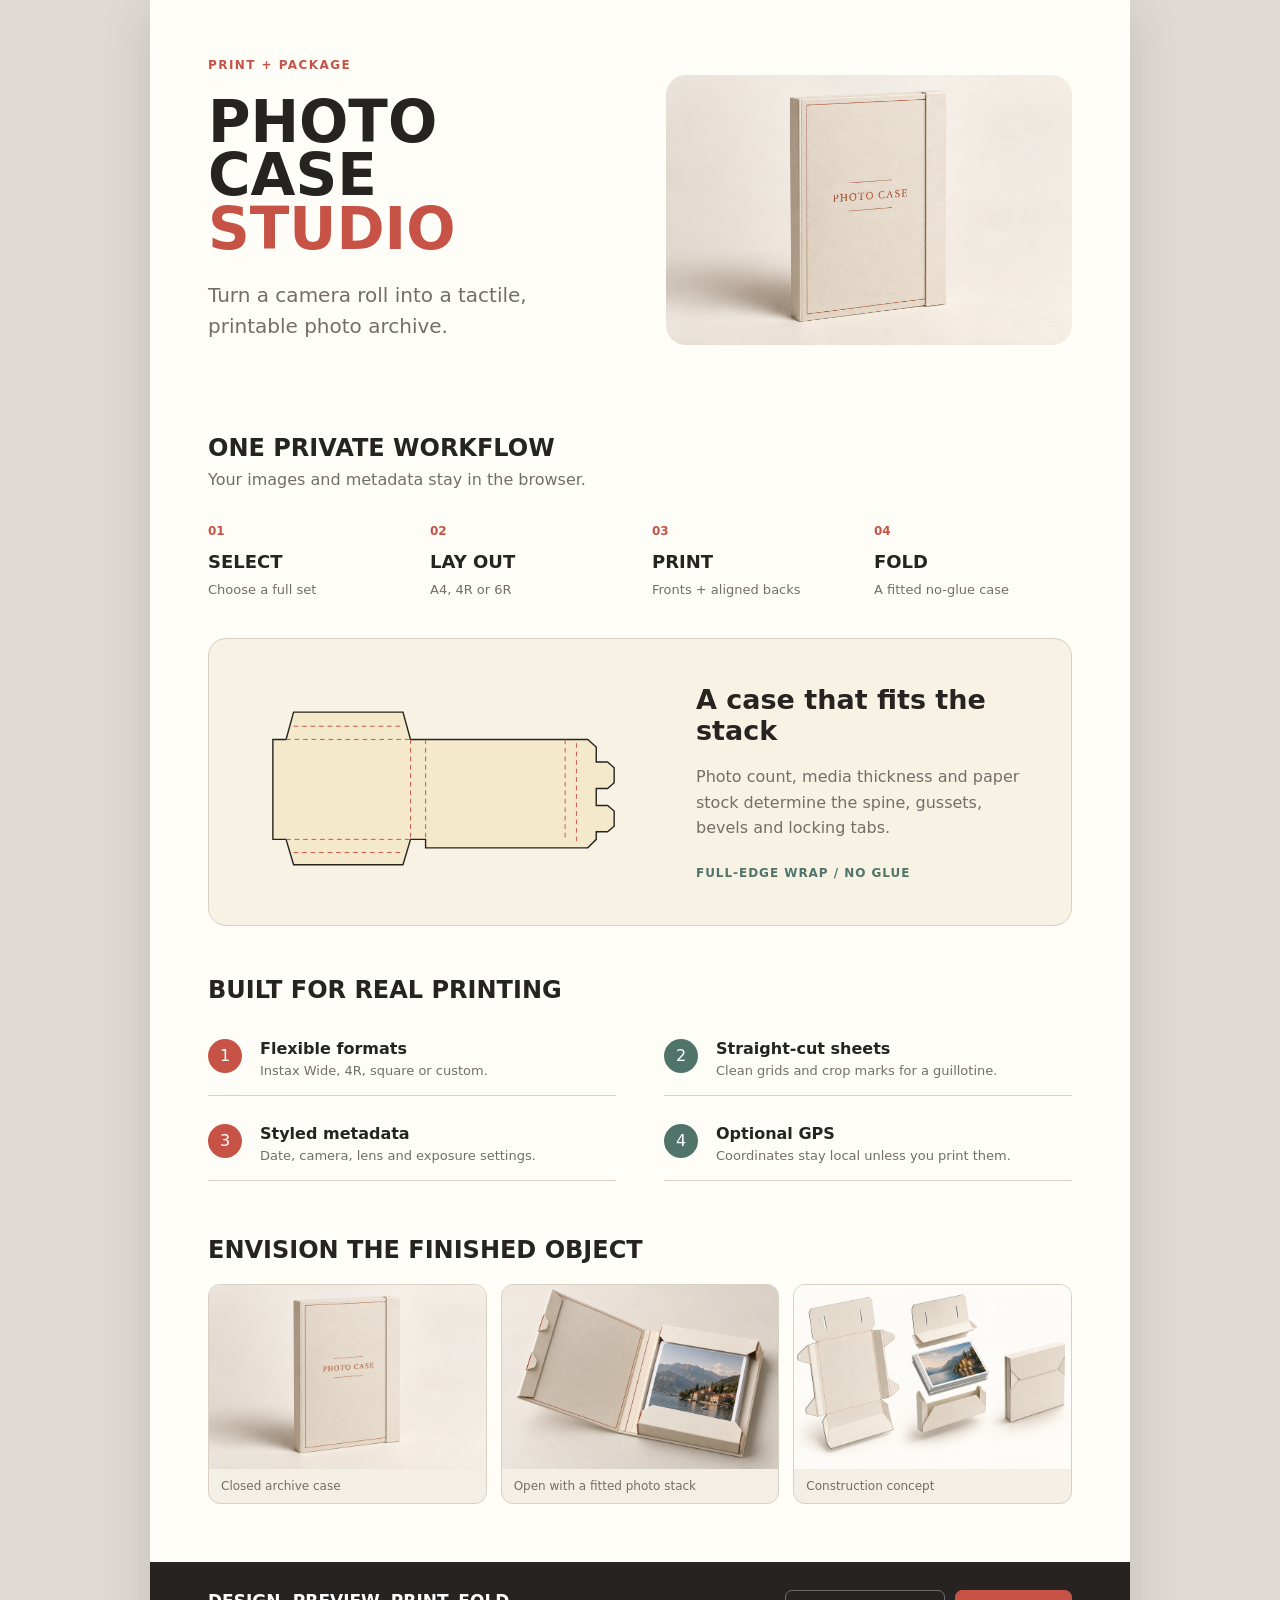
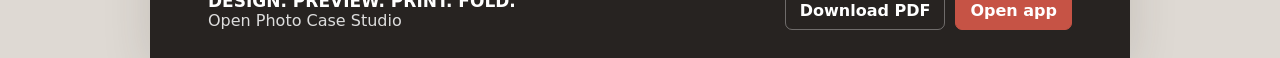
==== one-pager.html @ d1eb10a6 "Initial Photo Packager release" ====
<!doctype html>
<html lang="en">
<head>
  <meta charset="utf-8">
  <meta name="viewport" content="width=device-width,initial-scale=1">
  <title>Photo Case Studio — One Page Overview</title>
  <style>
    :root{--paper:#fffdf8;--cream:#f5e9cc;--red:#c65345;--ink:#272321;--muted:#746d68;--line:#d9cfc2;--sage:#50746a;font-family:Inter,ui-sans-serif,system-ui,-apple-system,sans-serif}*{box-sizing:border-box}body{margin:0;background:#ded9d3;color:var(--ink)}.page{width:min(100%,980px);min-height:100vh;margin:auto;padding:58px;background:var(--paper);box-shadow:0 10px 45px #392f2826}.top{display:grid;grid-template-columns:1fr 1fr;gap:52px;align-items:center}.eyebrow{color:var(--red);font-size:12px;font-weight:800;letter-spacing:.12em}.title{font-size:58px;line-height:.92;margin:24px 0}.title span{display:block;color:var(--red)}.lead{font-size:20px;line-height:1.55;color:var(--muted);max-width:390px}.hero{display:grid;grid-template-columns:1fr auto 1fr;align-items:center;gap:18px;background:var(--cream);border-radius:20px;padding:32px}.photos{position:relative;height:170px}.photo{position:absolute;width:112px;height:145px;padding:7px;background:white;border:2px solid var(--ink);border-radius:7px;transform:rotate(-7deg)}.photo:nth-child(2){left:24px;transform:rotate(2deg)}.image{height:112px;background:linear-gradient(140deg,#c49276 50%,#f3dfd0 50%);position:relative}.image:after{content:"";position:absolute;width:27px;height:27px;border-radius:50%;right:15px;top:15px;background:#f5e8df}.photo small{display:block;margin-top:7px;color:var(--muted);font-size:8px}.arrow{font-size:35px;color:var(--red)}.sheet{display:grid;grid-template-columns:1fr 1fr;gap:5px;padding:8px;background:white;border:2px solid var(--ink);border-radius:7px}.sheet i{display:block;aspect-ratio:1;background:#d8a47f}.sheet i:nth-child(2){background:#88a79a}.sheet i:nth-child(3){background:#aab0c8}.sheet i:nth-child(4){background:#d3b0a7}.workflow{margin:72px 0 40px}.workflow h2,.features h2{font-size:24px;margin:0 0 8px}.sub{color:var(--muted)}.steps{display:grid;grid-template-columns:repeat(4,1fr);gap:24px;margin-top:35px}.step b{display:block;color:var(--red);font-size:12px}.step strong{display:block;margin:13px 0 7px;font-size:18px}.step span{color:var(--muted);font-size:13px}.case-panel{display:grid;grid-template-columns:1.2fr 1fr;gap:46px;align-items:center;margin:35px 0;padding:45px;background:#f8f2e5;border:1px solid var(--line);border-radius:18px}.dieline{width:100%}.dieline .cut{fill:var(--cream);stroke:var(--ink);stroke-width:1.5}.dieline .score{fill:none;stroke:var(--red);stroke-width:1;stroke-dasharray:5 4}.case-copy h2{font-size:27px;margin:0 0 18px}.case-copy p{color:var(--muted);line-height:1.6}.case-copy b{display:block;margin-top:25px;color:var(--sage);font-size:12px;letter-spacing:.08em}.features{margin-top:50px}.grid{display:grid;grid-template-columns:1fr 1fr;gap:28px 48px;margin-top:35px}.feature{display:grid;grid-template-columns:38px 1fr;gap:14px;padding-bottom:17px;border-bottom:1px solid var(--line)}.num{display:grid;place-items:center;width:34px;height:34px;border-radius:50%;background:var(--red);color:white}.feature:nth-child(2n) .num{background:var(--sage)}.feature strong{display:block}.feature p{margin:5px 0 0;color:var(--muted);font-size:13px}.footer{display:flex;justify-content:space-between;align-items:center;margin:58px -58px -58px;padding:28px 58px;background:var(--ink);color:white}.footer strong{font-size:17px}.footer a{color:#ddd;text-decoration:none}.actions{display:flex;gap:10px}.actions a{display:inline-flex;align-items:center;min-height:40px;padding:0 14px;border:1px solid #ffffff55;border-radius:7px;color:white;font-weight:700}.actions a.primary{background:var(--red);border-color:var(--red)}@media(max-width:760px){.page{padding:28px}.top,.case-panel{grid-template-columns:1fr}.hero{margin-top:20px}.title{font-size:44px}.steps,.grid{grid-template-columns:1fr 1fr}.footer{margin:42px -28px -28px;padding:24px 28px;display:grid;gap:18px}}@media print{body{background:white}.page{box-shadow:none;width:100%;padding:12mm}.footer{margin:12mm -12mm -12mm}.actions{display:none}}
    .hero{display:block;padding:0;overflow:hidden}.hero>img{display:block;width:100%;aspect-ratio:1.5;object-fit:cover}.renders{margin-top:55px}.renders h2{font-size:24px}.render-grid{display:grid;grid-template-columns:repeat(3,1fr);gap:14px}.render-grid figure{margin:0;border:1px solid var(--line);border-radius:12px;overflow:hidden;background:#f4efe6}.render-grid img{display:block;width:100%;aspect-ratio:1.5;object-fit:cover}.render-grid figcaption{padding:10px 12px;color:var(--muted);font-size:12px}@media(max-width:760px){.render-grid{grid-template-columns:1fr}}
  </style>
</head>
<body>
<main class="page">
  <section class="top">
    <div><div class="eyebrow">PRINT + PACKAGE</div><h1 class="title">PHOTO CASE <span>STUDIO</span></h1><p class="lead">Turn a camera roll into a tactile, printable photo archive.</p></div>
    <div class="hero"><img src="./assets/renders/photo-case-closed.png" alt="Closed cream paper Photo Case with a full-height wraparound edge"></div>
  </section>
  <section class="workflow"><h2>ONE PRIVATE WORKFLOW</h2><div class="sub">Your images and metadata stay in the browser.</div><div class="steps"><div class="step"><b>01</b><strong>SELECT</strong><span>Choose a full set</span></div><div class="step"><b>02</b><strong>LAY OUT</strong><span>A4, 4R or 6R</span></div><div class="step"><b>03</b><strong>PRINT</strong><span>Fronts + aligned backs</span></div><div class="step"><b>04</b><strong>FOLD</strong><span>A fitted no-glue case</span></div></div></section>
  <section class="case-panel">
    <svg class="dieline" viewBox="0 0 420 180" role="img" aria-label="Foldable photo case dieline"><path class="cut" d="M20 45H34L42 16H158L166 45H182V45H330H354L363 53V69H375L382 75V91L375 97H363V115H375L382 121V137L375 143H363V151L354 160H330H182V151H166L158 178H42L34 151H20Z"/><path class="score" d="M34 45H166M42 31H158M34 151H166M42 165H158M166 45V151M182 45V151M330 45V151M342 49V156"/></svg>
    <div class="case-copy"><h2>A case that fits the stack</h2><p>Photo count, media thickness and paper stock determine the spine, gussets, bevels and locking tabs.</p><b>FULL-EDGE WRAP / NO GLUE</b></div>
  </section>
  <section class="features"><h2>BUILT FOR REAL PRINTING</h2><div class="grid"><div class="feature"><span class="num">1</span><div><strong>Flexible formats</strong><p>Instax Wide, 4R, square or custom.</p></div></div><div class="feature"><span class="num">2</span><div><strong>Straight-cut sheets</strong><p>Clean grids and crop marks for a guillotine.</p></div></div><div class="feature"><span class="num">3</span><div><strong>Styled metadata</strong><p>Date, camera, lens and exposure settings.</p></div></div><div class="feature"><span class="num">4</span><div><strong>Optional GPS</strong><p>Coordinates stay local unless you print them.</p></div></div></div></section>
  <section class="renders"><h2>ENVISION THE FINISHED OBJECT</h2><div class="render-grid"><figure><img src="./assets/renders/photo-case-closed.png" alt="Closed Photo Case"><figcaption>Closed archive case</figcaption></figure><figure><img src="./assets/renders/photo-case-open.png" alt="Open Photo Case holding prints"><figcaption>Open with a fitted photo stack</figcaption></figure><figure><img src="./assets/renders/photo-case-exploded.png" alt="Exploded Photo Case construction"><figcaption>Construction concept</figcaption></figure></div></section>
  <footer class="footer"><div><strong>DESIGN. PREVIEW. PRINT. FOLD.</strong><br><a href="./">Open Photo Case Studio</a></div><div class="actions"><a href="./output/pdf/photo-case-studio-one-pager.pdf">Download PDF</a><a class="primary" href="./">Open app</a></div></footer>
</main>
</body>
</html>
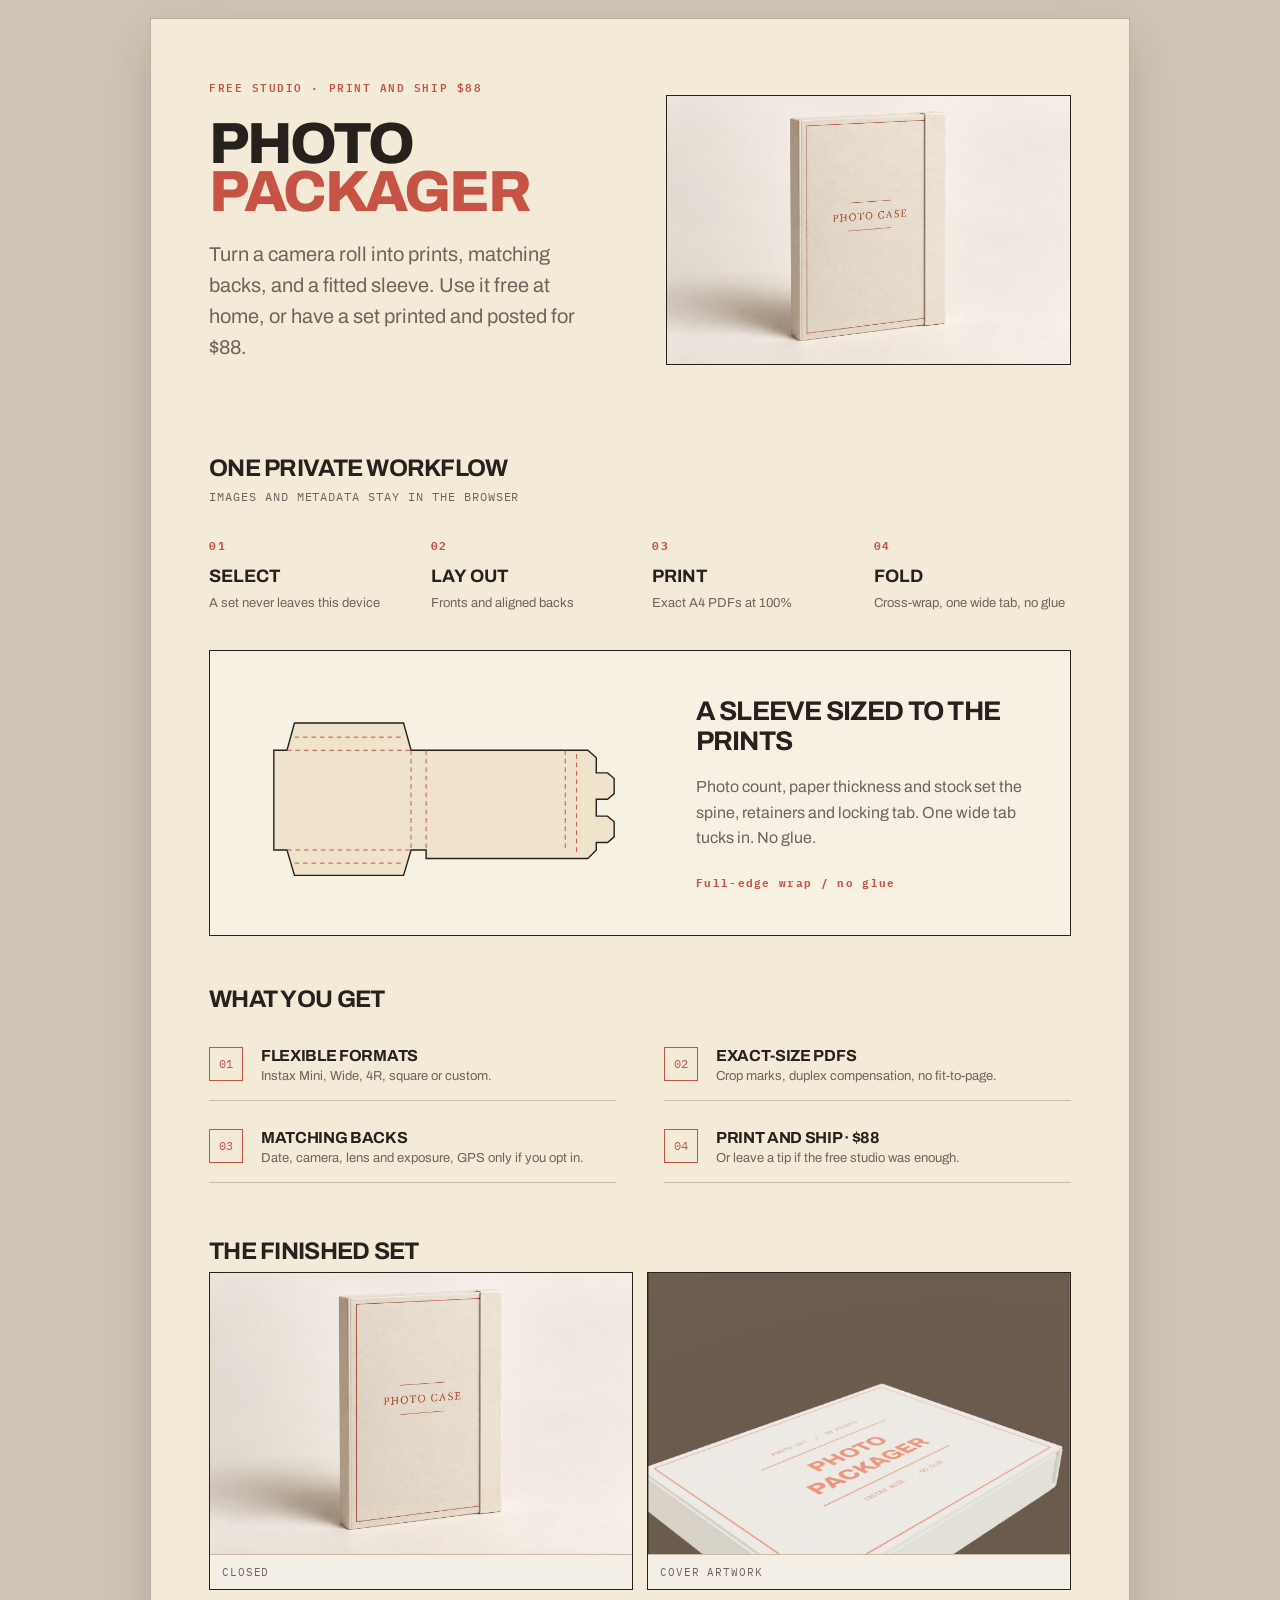
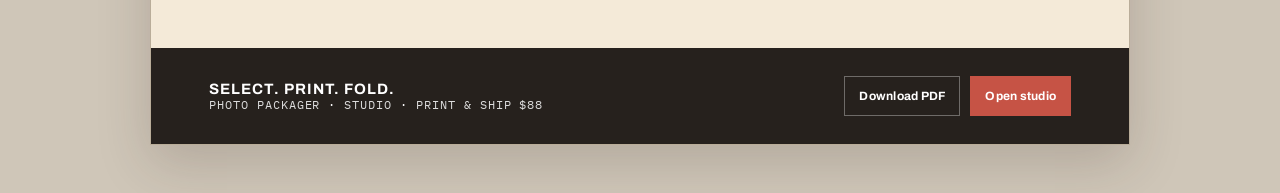
==== commit 294360d7: "feat: publish the browser-only photo packager demo" ====
--- a/one-pager.html
+++ b/one-pager.html
@@ -3,26 +3,102 @@
 <head>
   <meta charset="utf-8">
   <meta name="viewport" content="width=device-width,initial-scale=1">
-  <title>Photo Case Studio — One Page Overview</title>
+  <title>Photo Packager</title>
+  <meta name="description" content="Free in-browser prints, matching backs, and a no-glue sleeve — or print and ship for $88." />
+  <link rel="preconnect" href="https://fonts.googleapis.com" />
+  <link rel="preconnect" href="https://fonts.gstatic.com" crossorigin />
+  <link href="https://fonts.googleapis.com/css2?family=Archivo:wght@400;600;700;800&family=IBM+Plex+Mono:wght@400;500;600;700&display=swap" rel="stylesheet" />
   <style>
-    :root{--paper:#fffdf8;--cream:#f5e9cc;--red:#c65345;--ink:#272321;--muted:#746d68;--line:#d9cfc2;--sage:#50746a;font-family:Inter,ui-sans-serif,system-ui,-apple-system,sans-serif}*{box-sizing:border-box}body{margin:0;background:#ded9d3;color:var(--ink)}.page{width:min(100%,980px);min-height:100vh;margin:auto;padding:58px;background:var(--paper);box-shadow:0 10px 45px #392f2826}.top{display:grid;grid-template-columns:1fr 1fr;gap:52px;align-items:center}.eyebrow{color:var(--red);font-size:12px;font-weight:800;letter-spacing:.12em}.title{font-size:58px;line-height:.92;margin:24px 0}.title span{display:block;color:var(--red)}.lead{font-size:20px;line-height:1.55;color:var(--muted);max-width:390px}.hero{display:grid;grid-template-columns:1fr auto 1fr;align-items:center;gap:18px;background:var(--cream);border-radius:20px;padding:32px}.photos{position:relative;height:170px}.photo{position:absolute;width:112px;height:145px;padding:7px;background:white;border:2px solid var(--ink);border-radius:7px;transform:rotate(-7deg)}.photo:nth-child(2){left:24px;transform:rotate(2deg)}.image{height:112px;background:linear-gradient(140deg,#c49276 50%,#f3dfd0 50%);position:relative}.image:after{content:"";position:absolute;width:27px;height:27px;border-radius:50%;right:15px;top:15px;background:#f5e8df}.photo small{display:block;margin-top:7px;color:var(--muted);font-size:8px}.arrow{font-size:35px;color:var(--red)}.sheet{display:grid;grid-template-columns:1fr 1fr;gap:5px;padding:8px;background:white;border:2px solid var(--ink);border-radius:7px}.sheet i{display:block;aspect-ratio:1;background:#d8a47f}.sheet i:nth-child(2){background:#88a79a}.sheet i:nth-child(3){background:#aab0c8}.sheet i:nth-child(4){background:#d3b0a7}.workflow{margin:72px 0 40px}.workflow h2,.features h2{font-size:24px;margin:0 0 8px}.sub{color:var(--muted)}.steps{display:grid;grid-template-columns:repeat(4,1fr);gap:24px;margin-top:35px}.step b{display:block;color:var(--red);font-size:12px}.step strong{display:block;margin:13px 0 7px;font-size:18px}.step span{color:var(--muted);font-size:13px}.case-panel{display:grid;grid-template-columns:1.2fr 1fr;gap:46px;align-items:center;margin:35px 0;padding:45px;background:#f8f2e5;border:1px solid var(--line);border-radius:18px}.dieline{width:100%}.dieline .cut{fill:var(--cream);stroke:var(--ink);stroke-width:1.5}.dieline .score{fill:none;stroke:var(--red);stroke-width:1;stroke-dasharray:5 4}.case-copy h2{font-size:27px;margin:0 0 18px}.case-copy p{color:var(--muted);line-height:1.6}.case-copy b{display:block;margin-top:25px;color:var(--sage);font-size:12px;letter-spacing:.08em}.features{margin-top:50px}.grid{display:grid;grid-template-columns:1fr 1fr;gap:28px 48px;margin-top:35px}.feature{display:grid;grid-template-columns:38px 1fr;gap:14px;padding-bottom:17px;border-bottom:1px solid var(--line)}.num{display:grid;place-items:center;width:34px;height:34px;border-radius:50%;background:var(--red);color:white}.feature:nth-child(2n) .num{background:var(--sage)}.feature strong{display:block}.feature p{margin:5px 0 0;color:var(--muted);font-size:13px}.footer{display:flex;justify-content:space-between;align-items:center;margin:58px -58px -58px;padding:28px 58px;background:var(--ink);color:white}.footer strong{font-size:17px}.footer a{color:#ddd;text-decoration:none}.actions{display:flex;gap:10px}.actions a{display:inline-flex;align-items:center;min-height:40px;padding:0 14px;border:1px solid #ffffff55;border-radius:7px;color:white;font-weight:700}.actions a.primary{background:var(--red);border-color:var(--red)}@media(max-width:760px){.page{padding:28px}.top,.case-panel{grid-template-columns:1fr}.hero{margin-top:20px}.title{font-size:44px}.steps,.grid{grid-template-columns:1fr 1fr}.footer{margin:42px -28px -28px;padding:24px 28px;display:grid;gap:18px}}@media print{body{background:white}.page{box-shadow:none;width:100%;padding:12mm}.footer{margin:12mm -12mm -12mm}.actions{display:none}}
-    .hero{display:block;padding:0;overflow:hidden}.hero>img{display:block;width:100%;aspect-ratio:1.5;object-fit:cover}.renders{margin-top:55px}.renders h2{font-size:24px}.render-grid{display:grid;grid-template-columns:repeat(3,1fr);gap:14px}.render-grid figure{margin:0;border:1px solid var(--line);border-radius:12px;overflow:hidden;background:#f4efe6}.render-grid img{display:block;width:100%;aspect-ratio:1.5;object-fit:cover}.render-grid figcaption{padding:10px 12px;color:var(--muted);font-size:12px}@media(max-width:760px){.render-grid{grid-template-columns:1fr}}
+    :root{--paper:#f4ead8;--cream:#efe3cc;--red:#c65345;--ink:#26211d;--muted:#6d645c;--line:#c9bba8;--sans:"Archivo","Helvetica Neue",Helvetica,Arial,sans-serif;--mono:"IBM Plex Mono",ui-monospace,monospace;font-family:var(--sans)}
+    *{box-sizing:border-box}body{margin:0;background:#cfc6b8;color:var(--ink)}
+    .page{width:min(100%,980px);min-height:100vh;margin:18px auto 48px;padding:58px;background:var(--paper);border:1px solid #b9ad99;box-shadow:0 18px 50px rgba(48,36,28,.18)}
+    .top{display:grid;grid-template-columns:1fr 1fr;gap:52px;align-items:center}
+    .eyebrow{color:var(--red);font-family:var(--mono);font-size:11px;font-weight:600;letter-spacing:.14em;text-transform:uppercase}
+    .title{font-size:58px;line-height:.82;margin:24px 0;letter-spacing:-.04em;text-transform:uppercase;font-weight:800}
+    .title span{display:block;color:var(--red)}
+    .lead{font-size:20px;line-height:1.55;color:var(--muted);max-width:390px}
+    .hero{display:block;padding:0;overflow:hidden;border:1px solid var(--ink);background:var(--cream)}
+    .hero>img{display:block;width:100%;aspect-ratio:1.5;object-fit:cover}
+    .workflow{margin:72px 0 40px}.workflow h2,.features h2,.renders h2{font-size:24px;margin:0 0 8px;text-transform:uppercase;letter-spacing:-.03em}
+    .sub{color:var(--muted);font-family:var(--mono);font-size:12px;letter-spacing:.08em;text-transform:uppercase}
+    .steps{display:grid;grid-template-columns:repeat(4,1fr);gap:24px;margin-top:35px}
+    .step b{display:block;color:var(--red);font-family:var(--mono);font-size:11px;letter-spacing:.14em}
+    .step strong{display:block;margin:13px 0 7px;font-size:18px;text-transform:uppercase}
+    .step span{color:var(--muted);font-size:13px}
+    .case-panel{display:grid;grid-template-columns:1.2fr 1fr;gap:46px;align-items:center;margin:35px 0;padding:45px;background:#f7f1e4;border:1px solid var(--ink)}
+    .dieline{width:100%}.dieline .cut{fill:var(--cream);stroke:var(--ink);stroke-width:1.5}.dieline .score{fill:none;stroke:var(--red);stroke-width:1;stroke-dasharray:5 4}
+    .case-copy h2{font-size:27px;margin:0 0 18px;text-transform:uppercase;letter-spacing:-.03em}
+    .case-copy p{color:var(--muted);line-height:1.6}
+    .case-copy b{display:block;margin-top:25px;color:var(--red);font-family:var(--mono);font-size:11px;letter-spacing:.12em}
+    .features{margin-top:50px}
+    .grid{display:grid;grid-template-columns:1fr 1fr;gap:28px 48px;margin-top:35px}
+    .feature{display:grid;grid-template-columns:38px 1fr;gap:14px;padding-bottom:17px;border-bottom:1px solid var(--line)}
+    .num{display:grid;place-items:center;width:34px;height:34px;border:1px solid var(--red);color:var(--red);font-family:var(--mono);font-size:12px}
+    .feature strong{display:block;text-transform:uppercase;letter-spacing:-.02em}
+    .feature p{margin:5px 0 0;color:var(--muted);font-size:13px}
+    .renders{margin-top:55px}
+    .render-grid{display:grid;grid-template-columns:1fr 1fr;gap:14px}
+    .render-grid figure{margin:0;border:1px solid var(--ink);background:#f4efe6}
+    .render-grid img{display:block;width:100%;aspect-ratio:1.5;object-fit:cover}
+    .render-grid figcaption{padding:10px 12px;color:var(--muted);font-family:var(--mono);font-size:11px;letter-spacing:.08em;text-transform:uppercase;border-top:1px solid var(--line)}
+    .footer{display:flex;justify-content:space-between;align-items:center;margin:58px -58px -58px;padding:28px 58px;background:var(--ink);color:white;font-family:var(--mono);font-size:12px;letter-spacing:.08em;text-transform:uppercase}
+    .footer strong{font-size:15px;font-family:var(--sans)}
+    .footer a{color:#ddd;text-decoration:none}
+    .actions{display:flex;gap:10px}
+    .actions a{display:inline-flex;align-items:center;min-height:40px;padding:0 14px;border:1px solid #ffffff55;color:white;font-weight:700;text-transform:none;letter-spacing:.02em;font-family:var(--sans)}
+    .actions a.primary{background:var(--red);border-color:var(--red)}
+    @media(max-width:760px){.page{padding:28px}.top,.case-panel{grid-template-columns:1fr}.hero{margin-top:20px}.title{font-size:44px}.steps,.grid,.render-grid{grid-template-columns:1fr 1fr}.footer{margin:42px -28px -28px;padding:24px 28px;display:grid;gap:18px}}
+    @media print{body{background:white}.page{box-shadow:none;width:100%;padding:12mm;margin:0;border:0}.footer{margin:12mm -12mm -12mm}.actions{display:none}}
   </style>
 </head>
 <body>
 <main class="page">
   <section class="top">
-    <div><div class="eyebrow">PRINT + PACKAGE</div><h1 class="title">PHOTO CASE <span>STUDIO</span></h1><p class="lead">Turn a camera roll into a tactile, printable photo archive.</p></div>
-    <div class="hero"><img src="./assets/renders/photo-case-closed.png" alt="Closed cream paper Photo Case with a full-height wraparound edge"></div>
+    <div>
+      <div class="eyebrow">Free studio · Print and ship $88</div>
+      <h1 class="title">Photo <span>Packager</span></h1>
+      <p class="lead">Turn a camera roll into prints, matching backs, and a fitted sleeve. Use it free at home, or have a set printed and posted for $88.</p>
+    </div>
+    <div class="hero"><img src="./assets/renders/photo-case-closed.png" alt="Closed cream paper sleeve"></div>
   </section>
-  <section class="workflow"><h2>ONE PRIVATE WORKFLOW</h2><div class="sub">Your images and metadata stay in the browser.</div><div class="steps"><div class="step"><b>01</b><strong>SELECT</strong><span>Choose a full set</span></div><div class="step"><b>02</b><strong>LAY OUT</strong><span>A4, 4R or 6R</span></div><div class="step"><b>03</b><strong>PRINT</strong><span>Fronts + aligned backs</span></div><div class="step"><b>04</b><strong>FOLD</strong><span>A fitted no-glue case</span></div></div></section>
+  <section class="workflow">
+    <h2>One private workflow</h2>
+    <div class="sub">Images and metadata stay in the browser</div>
+    <div class="steps">
+      <div class="step"><b>01</b><strong>Select</strong><span>A set never leaves this device</span></div>
+      <div class="step"><b>02</b><strong>Lay out</strong><span>Fronts and aligned backs</span></div>
+      <div class="step"><b>03</b><strong>Print</strong><span>Exact A4 PDFs at 100%</span></div>
+      <div class="step"><b>04</b><strong>Fold</strong><span>Cross-wrap, one wide tab, no glue</span></div>
+    </div>
+  </section>
   <section class="case-panel">
-    <svg class="dieline" viewBox="0 0 420 180" role="img" aria-label="Foldable photo case dieline"><path class="cut" d="M20 45H34L42 16H158L166 45H182V45H330H354L363 53V69H375L382 75V91L375 97H363V115H375L382 121V137L375 143H363V151L354 160H330H182V151H166L158 178H42L34 151H20Z"/><path class="score" d="M34 45H166M42 31H158M34 151H166M42 165H158M166 45V151M182 45V151M330 45V151M342 49V156"/></svg>
-    <div class="case-copy"><h2>A case that fits the stack</h2><p>Photo count, media thickness and paper stock determine the spine, gussets, bevels and locking tabs.</p><b>FULL-EDGE WRAP / NO GLUE</b></div>
+    <svg class="dieline" viewBox="0 0 420 180" role="img" aria-label="Foldable photo sleeve dieline"><path class="cut" d="M20 45H34L42 16H158L166 45H182V45H330H354L363 53V69H375L382 75V91L375 97H363V115H375L382 121V137L375 143H363V151L354 160H330H182V151H166L158 178H42L34 151H20Z"/><path class="score" d="M34 45H166M42 31H158M34 151H166M42 165H158M166 45V151M182 45V151M330 45V151M342 49V156"/></svg>
+    <div class="case-copy">
+      <h2>A sleeve sized to the prints</h2>
+      <p>Photo count, paper thickness and stock set the spine, retainers and locking tab. One wide tab tucks in. No glue.</p>
+      <b>Full-edge wrap / no glue</b>
+    </div>
   </section>
-  <section class="features"><h2>BUILT FOR REAL PRINTING</h2><div class="grid"><div class="feature"><span class="num">1</span><div><strong>Flexible formats</strong><p>Instax Wide, 4R, square or custom.</p></div></div><div class="feature"><span class="num">2</span><div><strong>Straight-cut sheets</strong><p>Clean grids and crop marks for a guillotine.</p></div></div><div class="feature"><span class="num">3</span><div><strong>Styled metadata</strong><p>Date, camera, lens and exposure settings.</p></div></div><div class="feature"><span class="num">4</span><div><strong>Optional GPS</strong><p>Coordinates stay local unless you print them.</p></div></div></div></section>
-  <section class="renders"><h2>ENVISION THE FINISHED OBJECT</h2><div class="render-grid"><figure><img src="./assets/renders/photo-case-closed.png" alt="Closed Photo Case"><figcaption>Closed archive case</figcaption></figure><figure><img src="./assets/renders/photo-case-open.png" alt="Open Photo Case holding prints"><figcaption>Open with a fitted photo stack</figcaption></figure><figure><img src="./assets/renders/photo-case-exploded.png" alt="Exploded Photo Case construction"><figcaption>Construction concept</figcaption></figure></div></section>
-  <footer class="footer"><div><strong>DESIGN. PREVIEW. PRINT. FOLD.</strong><br><a href="./">Open Photo Case Studio</a></div><div class="actions"><a href="./output/pdf/photo-case-studio-one-pager.pdf">Download PDF</a><a class="primary" href="./">Open app</a></div></footer>
+  <section class="features">
+    <h2>What you get</h2>
+    <div class="grid">
+      <div class="feature"><span class="num">01</span><div><strong>Flexible formats</strong><p>Instax Mini, Wide, 4R, square or custom.</p></div></div>
+      <div class="feature"><span class="num">02</span><div><strong>Exact-size PDFs</strong><p>Crop marks, duplex compensation, no fit-to-page.</p></div></div>
+      <div class="feature"><span class="num">03</span><div><strong>Matching backs</strong><p>Date, camera, lens and exposure, GPS only if you opt in.</p></div></div>
+      <div class="feature"><span class="num">04</span><div><strong>Print and ship · $88</strong><p>Or leave a tip if the free studio was enough.</p></div></div>
+    </div>
+  </section>
+  <section class="renders">
+    <h2>The finished set</h2>
+    <div class="render-grid">
+      <figure><img src="./assets/renders/photo-case-closed.png" alt="Closed wrap"><figcaption>Closed</figcaption></figure>
+      <figure><img src="./assets/package-three-quarter.png" alt="Closed wrap with cover artwork"><figcaption>Cover artwork</figcaption></figure>
+    </div>
+  </section>
+  <footer class="footer">
+    <div><strong>Select. Print. Fold.</strong><br><a href="./">Photo Packager</a> · <a href="./studio.html">Studio</a> · <a href="./commission.html">Print &amp; ship $88</a></div>
+    <div class="actions"><a href="./output/pdf/photo-case-studio-one-pager.pdf">Download PDF</a><a class="primary" href="./studio.html">Open studio</a></div>
+  </footer>
 </main>
 </body>
 </html>
